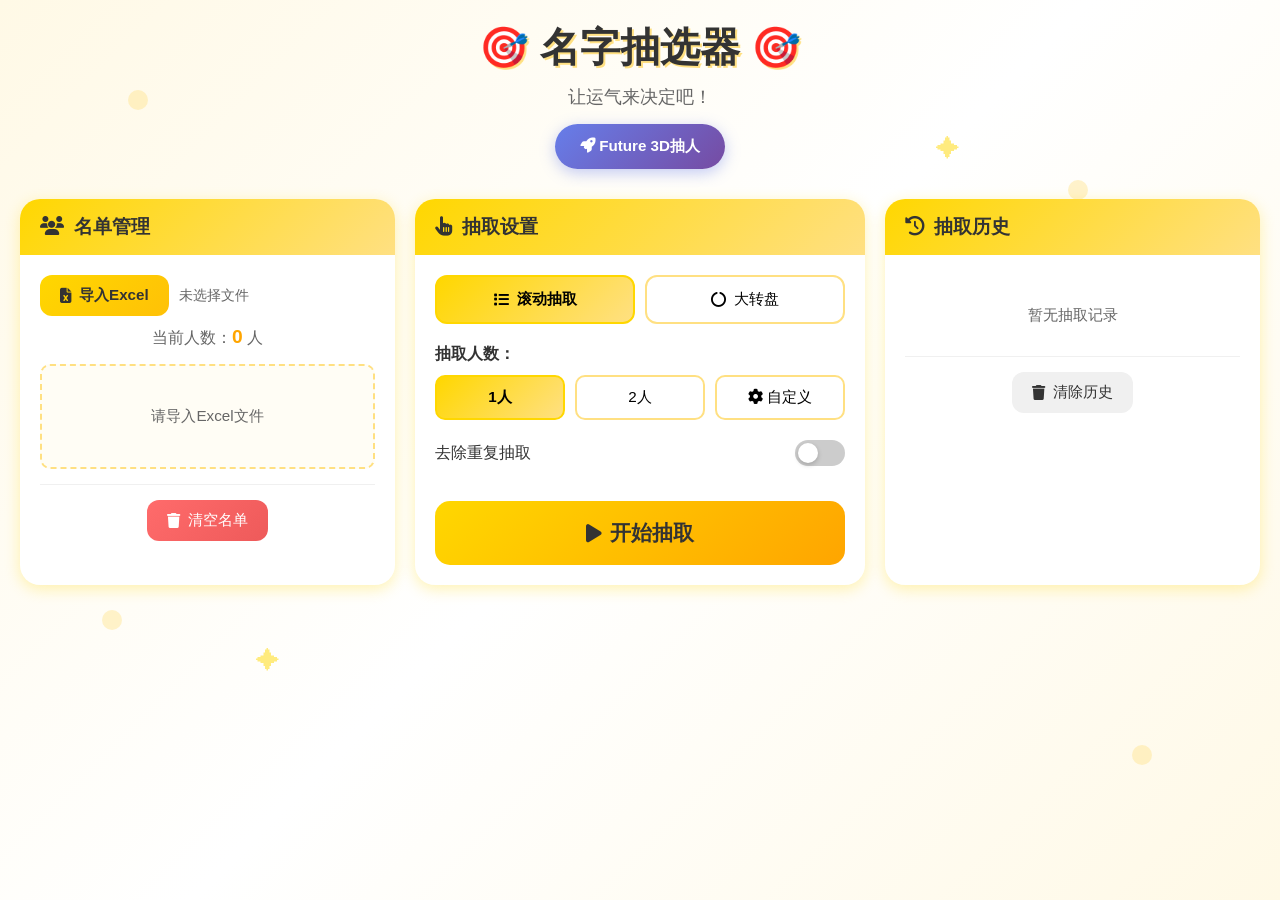
==== index.html @ 39458bb5 "Add files via upload" ====
<!DOCTYPE html>
<html lang="zh-CN">
<head>
    <meta charset="UTF-8">
    <meta name="viewport" content="width=device-width, initial-scale=1.0">
    <title>名字抽选器</title>
    <link rel="stylesheet" href="style.css">
    <link rel="stylesheet" href="https://cdnjs.cloudflare.com/ajax/libs/font-awesome/6.4.0/css/all.min.css">
</head>
<body>
    <!-- 背景装饰 -->
    <div class="bg-decoration">
        <div class="bg-dot"></div>
        <div class="bg-dot"></div>
        <div class="bg-dot"></div>
        <div class="bg-dot"></div>
        <div class="bg-dot"></div>
        <div class="bg-star">✦</div>
        <div class="bg-star">✦</div>
        <div class="bg-star">✦</div>
    </div>

    <div class="container">
        <!-- 标题区域 -->
        <header class="header">
            <h1 class="title">
                <span class="title-icon">🎯</span>
                名字抽选器
                <span class="title-icon">🎯</span>
            </h1>
            <p class="subtitle">让运气来决定吧！</p>
            <a href="future/index.html" class="btn btn-future" target="_blank">
                <i class="fas fa-rocket"></i> Future 3D抽人
            </a>
        </header>

        <!-- 主要内容区 -->
        <main class="main-content">
            <!-- 左侧：名单管理 -->
            <section class="panel name-panel">
                <div class="panel-header">
                    <h2><i class="fas fa-users"></i> 名单管理</h2>
                </div>
                <div class="panel-body">
                    <div class="import-section">
                        <label for="fileInput" class="btn btn-primary">
                            <i class="fas fa-file-excel"></i> 导入Excel
                        </label>
                        <input type="file" id="fileInput" accept=".xlsx,.xls" hidden>
                        <span class="file-name" id="fileName">未选择文件</span>
                    </div>
                    <div class="name-count">
                        当前人数：<span id="nameCount">0</span> 人
                    </div>
                    <div class="name-list" id="nameList">
                        <div class="empty-tip">请导入Excel文件</div>
                    </div>
                    <div class="panel-footer">
                        <button class="btn btn-danger" id="clearNames">
                            <i class="fas fa-trash"></i> 清空名单
                        </button>
                    </div>
                </div>
            </section>

            <!-- 中间：抽取区域 -->
            <section class="panel draw-panel">
                <div class="panel-header">
                    <h2><i class="fas fa-hand-pointer"></i> 抽取设置</h2>
                </div>
                <div class="panel-body">
                    <!-- 模式切换 -->
                    <div class="mode-switch">
                        <button class="mode-btn active" data-mode="scroll">
                            <i class="fas fa-list"></i> 滚动抽取
                        </button>
                        <button class="mode-btn" data-mode="wheel">
                            <i class="fas fa-circle-notch"></i> 大转盘
                        </button>
                    </div>

                    <!-- 人数选择 -->
                    <div class="count-section">
                        <label>抽取人数：</label>
                        <div class="count-options">
                            <button class="count-btn active" data-count="1">1人</button>
                            <button class="count-btn" data-count="2">2人</button>
                            <button class="count-btn" data-count="custom">
                                <i class="fas fa-cog"></i> 自定义
                            </button>
                        </div>
                        <div class="custom-count hidden" id="customCountSection">
                            <input type="number" id="customCount" min="1" max="10" value="3">
                            <span>人 (最多10人)</span>
                        </div>
                    </div>

                    <!-- 去除重复开关 -->
                    <div class="option-row">
                        <label class="switch-label">
                            <span>去除重复抽取</span>
                            <label class="switch">
                                <input type="checkbox" id="noRepeat">
                                <span class="slider"></span>
                            </label>
                        </label>
                    </div>

                    <!-- 抽取按钮 -->
                    <button class="btn btn-draw" id="drawBtn">
                        <i class="fas fa-play"></i> 开始抽取
                    </button>
                </div>
            </section>

            <!-- 右侧：历史记录 -->
            <section class="panel history-panel">
                <div class="panel-header">
                    <h2><i class="fas fa-history"></i> 抽取历史</h2>
                </div>
                <div class="panel-body">
                    <div class="history-list" id="historyList">
                        <div class="empty-tip">暂无抽取记录</div>
                    </div>
                    <div class="panel-footer">
                        <button class="btn btn-secondary" id="clearHistory">
                            <i class="fas fa-trash"></i> 清除历史
                        </button>
                    </div>
                </div>
            </section>
        </main>
    </div>

    <!-- 结果展示弹窗 -->
    <div class="result-overlay hidden" id="resultOverlay">
        <div class="result-content" id="resultContent">
            <div class="result-title">🎉 恭喜以下同学！ 🎉</div>
            <div class="result-names" id="resultNames"></div>
            <button class="btn btn-primary" id="closeResult">
                <i class="fas fa-check"></i> 确定
            </button>
        </div>
    </div>

    <!-- 特效容器 -->
    <div class="effects-container" id="effectsContainer"></div>

    <!-- 音效元素 -->
    <audio id="spinSound" preload="auto">
        <source src="[data-uri]" type="audio/wav">
    </audio>
    <audio id="successSound" preload="auto">
        <source src="[data-uri]" type="audio/wav">
    </audio>

    <script src="https://cdn.sheetjs.com/xlsx-latest/package/dist/xlsx.full.min.js"></script>
    <script src="app.js"></script>
</body>
</html>
---- style.css ----
/* ===== 全局样式 ===== */
* {
    margin: 0;
    padding: 0;
    box-sizing: border-box;
}

:root {
    --primary: #FFD700;
    --primary-light: #FFE082;
    --primary-dark: #FFC107;
    --white: #FFFFFF;
    --orange: #FFA500;
    --light-blue: #87CEEB;
    --pink: #FFB6C1;
    --text: #333333;
    --text-light: #666666;
    --shadow: 0 4px 15px rgba(255, 215, 0, 0.3);
    --shadow-hover: 0 6px 20px rgba(255, 215, 0, 0.4);
}

body {
    font-family: 'Segoe UI', 'Microsoft YaHei', sans-serif;
    background: linear-gradient(135deg, #FFF9E6 0%, #FFFFFF 50%, #FFF9E6 100%);
    min-height: 100vh;
    color: var(--text);
    overflow-x: hidden;
}

/* ===== 背景装饰 ===== */
.bg-decoration {
    position: fixed;
    top: 0;
    left: 0;
    width: 100%;
    height: 100%;
    pointer-events: none;
    z-index: 0;
    overflow: hidden;
}

.bg-dot {
    position: absolute;
    width: 20px;
    height: 20px;
    background: var(--primary-light);
    border-radius: 50%;
    opacity: 0.4;
    animation: float 6s ease-in-out infinite;
}

.bg-dot:nth-child(1) { top: 10%; left: 10%; animation-delay: 0s; }
.bg-dot:nth-child(2) { top: 20%; right: 15%; animation-delay: 1s; }
.bg-dot:nth-child(3) { bottom: 30%; left: 8%; animation-delay: 2s; }
.bg-dot:nth-child(4) { bottom: 15%; right: 10%; animation-delay: 1.5s; }
.bg-dot:nth-child(5) { top: 50%; left: 5%; animation-delay: 0.5s; }

.bg-star {
    position: absolute;
    font-size: 24px;
    color: var(--primary);
    opacity: 0.5;
    animation: twinkle 3s ease-in-out infinite;
}

.bg-star:nth-child(6) { top: 15%; right: 25%; animation-delay: 0s; }
.bg-star:nth-child(7) { top: 40%; right: 8%; animation-delay: 1s; }
.bg-star:nth-child(8) { bottom: 25%; left: 20%; animation-delay: 2s; }

@keyframes float {
    0%, 100% { transform: translateY(0) rotate(0deg); }
    50% { transform: translateY(-20px) rotate(10deg); }
}

@keyframes twinkle {
    0%, 100% { opacity: 0.3; transform: scale(1); }
    50% { opacity: 0.7; transform: scale(1.2); }
}

/* ===== 容器 ===== */
.container {
    max-width: 1400px;
    margin: 0 auto;
    padding: 20px;
    position: relative;
    z-index: 1;
}

/* ===== 标题区域 ===== */
.header {
    text-align: center;
    margin-bottom: 30px;
}

.title {
    font-size: 2.5rem;
    color: var(--text);
    text-shadow: 2px 2px 0 var(--primary-light);
    margin-bottom: 10px;
    animation: bounce 2s ease-in-out infinite;
}

.title-icon {
    display: inline-block;
    animation: wobble 1s ease-in-out infinite;
}

.title-icon:last-child {
    animation-delay: 0.5s;
}

@keyframes bounce {
    0%, 100% { transform: translateY(0); }
    50% { transform: translateY(-5px); }
}

@keyframes wobble {
    0%, 100% { transform: rotate(-5deg); }
    50% { transform: rotate(5deg); }
}

.subtitle {
    font-size: 1.1rem;
    color: var(--text-light);
}

/* ===== 主内容区 ===== */
.main-content {
    display: grid;
    grid-template-columns: 1fr 1.2fr 1fr;
    gap: 20px;
}

@media (max-width: 1024px) {
    .main-content {
        grid-template-columns: 1fr 1fr;
    }
    .draw-panel {
        grid-column: span 2;
        order: -1;
    }
}

@media (max-width: 768px) {
    .main-content {
        grid-template-columns: 1fr;
    }
    .draw-panel {
        grid-column: span 1;
    }
    .title {
        font-size: 1.8rem;
    }
}

/* ===== 面板 ===== */
.panel {
    background: var(--white);
    border-radius: 20px;
    box-shadow: var(--shadow);
    overflow: hidden;
    transition: transform 0.3s, box-shadow 0.3s;
}

.panel:hover {
    transform: translateY(-3px);
    box-shadow: var(--shadow-hover);
}

.panel-header {
    background: linear-gradient(135deg, var(--primary) 0%, var(--primary-light) 100%);
    padding: 15px 20px;
}

.panel-header h2 {
    font-size: 1.2rem;
    color: var(--text);
    display: flex;
    align-items: center;
    gap: 10px;
}

.panel-body {
    padding: 20px;
}

.panel-footer {
    padding: 15px 20px;
    border-top: 1px solid #f0f0f0;
    text-align: center;
}

/* ===== 名单面板 ===== */
.name-list {
    max-height: 300px;
    overflow-y: auto;
    margin: 15px 0;
    padding: 10px;
    background: #FFFDF5;
    border-radius: 10px;
    border: 2px dashed var(--primary-light);
}

.name-list::-webkit-scrollbar {
    width: 8px;
}

.name-list::-webkit-scrollbar-track {
    background: #f0f0f0;
    border-radius: 4px;
}

.name-list::-webkit-scrollbar-thumb {
    background: var(--primary);
    border-radius: 4px;
}

.name-item {
    padding: 8px 12px;
    margin: 5px 0;
    background: var(--white);
    border-radius: 8px;
    font-size: 0.95rem;
    display: flex;
    align-items: center;
    gap: 8px;
    transition: all 0.2s;
}

.name-item::before {
    content: '👤';
    font-size: 0.9rem;
}

.name-item:hover {
    background: var(--primary-light);
    transform: translateX(5px);
}

.empty-tip {
    text-align: center;
    color: var(--text-light);
    padding: 30px;
    font-size: 0.95rem;
}

.name-count {
    text-align: center;
    font-size: 1rem;
    color: var(--text-light);
    margin: 10px 0;
}

.name-count span {
    color: var(--orange);
    font-weight: bold;
    font-size: 1.2rem;
}

/* ===== 导入区域 ===== */
.import-section {
    display: flex;
    align-items: center;
    gap: 10px;
    flex-wrap: wrap;
}

.file-name {
    font-size: 0.9rem;
    color: var(--text-light);
    flex: 1;
    min-width: 100px;
}

/* ===== 按钮样式 ===== */
.btn {
    padding: 10px 20px;
    border: none;
    border-radius: 12px;
    font-size: 0.95rem;
    cursor: pointer;
    transition: all 0.3s;
    display: inline-flex;
    align-items: center;
    justify-content: center;
    gap: 8px;
}

.btn:hover {
    transform: scale(1.05);
}

.btn:active {
    transform: scale(0.98);
}

.btn-primary {
    background: linear-gradient(135deg, var(--primary) 0%, var(--primary-dark) 100%);
    color: var(--text);
    font-weight: bold;
}

.btn-primary:hover {
    box-shadow: 0 4px 15px rgba(255, 215, 0, 0.5);
}

.btn-secondary {
    background: #f0f0f0;
    color: var(--text);
}

.btn-secondary:hover {
    background: #e0e0e0;
}

.btn-danger {
    background: linear-gradient(135deg, #FF6B6B 0%, #EE5A5A 100%);
    color: white;
}

.btn-danger:hover {
    box-shadow: 0 4px 15px rgba(255, 107, 107, 0.4);
}

.btn-draw {
    width: 100%;
    padding: 18px 30px;
    font-size: 1.3rem;
    background: linear-gradient(135deg, var(--primary) 0%, var(--orange) 100%);
    color: var(--text);
    font-weight: bold;
    border-radius: 15px;
    margin-top: 20px;
    position: relative;
    overflow: hidden;
}

.btn-draw::before {
    content: '';
    position: absolute;
    top: 0;
    left: -100%;
    width: 100%;
    height: 100%;
    background: linear-gradient(90deg, transparent, rgba(255,255,255,0.4), transparent);
    transition: left 0.5s;
}

.btn-draw:hover::before {
    left: 100%;
}

.btn-draw:hover {
    box-shadow: 0 8px 25px rgba(255, 165, 0, 0.5);
    transform: scale(1.02);
}

.btn-draw:disabled {
    background: #ccc;
    cursor: not-allowed;
    transform: none;
}

.btn-draw:disabled:hover {
    box-shadow: none;
}

.btn-draw:disabled::before {
    display: none;
}

.btn-future {
    display: inline-block;
    margin-top: 15px;
    padding: 12px 25px;
    background: linear-gradient(135deg, #667eea 0%, #764ba2 100%);
    color: white;
    border-radius: 25px;
    font-weight: bold;
    text-decoration: none;
    transition: all 0.3s;
    box-shadow: 0 4px 15px rgba(102, 126, 234, 0.4);
}

.btn-future:hover {
    transform: scale(1.05);
    box-shadow: 0 6px 20px rgba(102, 126, 234, 0.6);
}

/* ===== 抽取面板 ===== */
.mode-switch {
    display: flex;
    gap: 10px;
    margin-bottom: 20px;
}

.mode-btn {
    flex: 1;
    padding: 12px;
    border: 2px solid var(--primary-light);
    background: var(--white);
    border-radius: 12px;
    font-size: 0.95rem;
    cursor: pointer;
    transition: all 0.3s;
    display: flex;
    align-items: center;
    justify-content: center;
    gap: 8px;
}

.mode-btn:hover {
    border-color: var(--primary);
    background: #FFFDF5;
}

.mode-btn.active {
    background: linear-gradient(135deg, var(--primary) 0%, var(--primary-light) 100%);
    border-color: var(--primary);
    font-weight: bold;
}

.count-section {
    margin: 20px 0;
}

.count-section > label {
    font-weight: bold;
    margin-bottom: 10px;
    display: block;
}

.count-options {
    display: flex;
    gap: 10px;
    flex-wrap: wrap;
}

.count-btn {
    flex: 1;
    min-width: 80px;
    padding: 10px 15px;
    border: 2px solid var(--primary-light);
    background: var(--white);
    border-radius: 10px;
    font-size: 0.95rem;
    cursor: pointer;
    transition: all 0.3s;
}

.count-btn:hover {
    border-color: var(--primary);
}

.count-btn.active {
    background: linear-gradient(135deg, var(--primary) 0%, var(--primary-light) 100%);
    border-color: var(--primary);
    font-weight: bold;
}

.custom-count {
    margin-top: 10px;
    display: flex;
    align-items: center;
    gap: 10px;
}

.custom-count.hidden {
    display: none;
}

.custom-count input {
    width: 60px;
    padding: 8px;
    border: 2px solid var(--primary-light);
    border-radius: 8px;
    font-size: 1rem;
    text-align: center;
}

.custom-count input:focus {
    outline: none;
    border-color: var(--primary);
}

.custom-count span {
    font-size: 0.9rem;
    color: var(--text-light);
}

/* ===== 开关 ===== */
.option-row {
    margin: 15px 0;
}

.switch-label {
    display: flex;
    align-items: center;
    justify-content: space-between;
    cursor: pointer;
}

.switch {
    position: relative;
    display: inline-block;
    width: 50px;
    height: 26px;
}

.switch input {
    opacity: 0;
    width: 0;
    height: 0;
}

.slider {
    position: absolute;
    cursor: pointer;
    top: 0;
    left: 0;
    right: 0;
    bottom: 0;
    background-color: #ccc;
    transition: 0.4s;
    border-radius: 26px;
}

.slider:before {
    position: absolute;
    content: "";
    height: 20px;
    width: 20px;
    left: 3px;
    bottom: 3px;
    background-color: white;
    transition: 0.4s;
    border-radius: 50%;
    box-shadow: 0 2px 5px rgba(0,0,0,0.2);
}

input:checked + .slider {
    background-color: var(--primary);
}

input:checked + .slider:before {
    transform: translateX(24px);
}

/* ===== 历史面板 ===== */
.history-list {
    max-height: 350px;
    overflow-y: auto;
}

.history-list::-webkit-scrollbar {
    width: 6px;
}

.history-list::-webkit-scrollbar-track {
    background: #f0f0f0;
    border-radius: 3px;
}

.history-list::-webkit-scrollbar-thumb {
    background: var(--primary-light);
    border-radius: 3px;
}

.history-item {
    padding: 12px;
    margin-bottom: 10px;
    background: linear-gradient(135deg, #FFFDF5 0%, #FFF9E6 100%);
    border-radius: 10px;
    border-left: 4px solid var(--primary);
}

.history-time {
    font-size: 0.8rem;
    color: var(--text-light);
    margin-bottom: 5px;
}

.history-names {
    font-size: 1rem;
    font-weight: bold;
    color: var(--text);
}

.history-names span {
    color: var(--orange);
}

/* ===== 结果弹窗 ===== */
.result-overlay {
    position: fixed;
    top: 0;
    left: 0;
    width: 100%;
    height: 100%;
    background: rgba(0, 0, 0, 0.7);
    display: flex;
    align-items: center;
    justify-content: center;
    z-index: 1000;
    animation: fadeIn 0.3s ease;
}

.result-overlay.hidden {
    display: none;
}

@keyframes fadeIn {
    from { opacity: 0; }
    to { opacity: 1; }
}

.result-content {
    background: var(--white);
    border-radius: 25px;
    padding: 40px;
    text-align: center;
    max-width: 90%;
    min-width: 300px;
    box-shadow: 0 20px 60px rgba(0, 0, 0, 0.3);
    animation: popIn 0.5s ease;
    position: relative;
    overflow: hidden;
}

.result-content::before {
    content: '';
    position: absolute;
    top: 0;
    left: 0;
    right: 0;
    height: 8px;
    background: linear-gradient(90deg, var(--pink), var(--primary), var(--light-blue), var(--pink));
    background-size: 300% 100%;
    animation: gradientMove 3s linear infinite;
}

@keyframes gradientMove {
    0% { background-position: 0% 50%; }
    100% { background-position: 300% 50%; }
}

@keyframes popIn {
    from { transform: scale(0.5); opacity: 0; }
    to { transform: scale(1); opacity: 1; }
}

.result-title {
    font-size: 1.5rem;
    font-weight: bold;
    margin-bottom: 25px;
    color: var(--text);
}

.result-names {
    font-size: 2rem;
    font-weight: bold;
    margin-bottom: 30px;
    line-height: 1.6;
    color: var(--orange);
}

.result-names .name {
    display: inline-block;
    padding: 10px 20px;
    margin: 5px;
    background: linear-gradient(135deg, var(--primary-light) 0%, var(--primary) 100%);
    border-radius: 15px;
    animation: bounceIn 0.5s ease backwards;
}

.result-names .name:nth-child(1) { animation-delay: 0.1s; }
.result-names .name:nth-child(2) { animation-delay: 0.2s; }
.result-names .name:nth-child(3) { animation-delay: 0.3s; }
.result-names .name:nth-child(4) { animation-delay: 0.4s; }
.result-names .name:nth-child(5) { animation-delay: 0.5s; }

@keyframes bounceIn {
    0% { transform: scale(0); opacity: 0; }
    50% { transform: scale(1.2); }
    100% { transform: scale(1); opacity: 1; }
}

/* ===== 特效 ===== */
.effects-container {
    position: fixed;
    top: 0;
    left: 0;
    width: 100%;
    height: 100%;
    pointer-events: none;
    z-index: 999;
    overflow: hidden;
}

.confetti {
    position: absolute;
    width: 10px;
    height: 10px;
    animation: fall linear forwards;
}

@keyframes fall {
    to {
        transform: translateY(100vh) rotate(720deg);
        opacity: 0;
    }
}

.firework {
    position: absolute;
    width: 5px;
    height: 5px;
    border-radius: 50%;
    animation: explode 1s ease-out forwards;
}

@keyframes explode {
    0% {
        transform: scale(1);
        opacity: 1;
    }
    100% {
        transform: scale(3);
        opacity: 0;
    }
}

/* ===== 大转盘样式 ===== */
.wheel-container {
    display: none;
    position: relative;
    width: 300px;
    height: 300px;
    margin: 20px auto;
}

.wheel-container.active {
    display: block;
}

.wheel {
    width: 100%;
    height: 100%;
    border-radius: 50%;
    border: 8px solid var(--primary);
    box-shadow: 0 0 30px rgba(255, 215, 0, 0.5);
    transition: transform 4s cubic-bezier(0.17, 0.67, 0.12, 0.99);
}

.wheel-pointer {
    position: absolute;
    top: -15px;
    left: 50%;
    transform: translateX(-50%);
    width: 0;
    height: 0;
    border-left: 20px solid transparent;
    border-right: 20px solid transparent;
    border-top: 35px solid var(--orange);
    filter: drop-shadow(0 2px 4px rgba(0,0,0,0.2));
    z-index: 10;
}

/* ===== 滚动抽取动画 ===== */
.scroll-container {
    display: none;
    background: #FFFDF5;
    border-radius: 15px;
    padding: 30px;
    text-align: center;
    border: 3px solid var(--primary-light);
    min-height: 150px;
}

.scroll-container.active {
    display: block;
}

.scroll-names {
    font-size: 2.5rem;
    font-weight: bold;
    color: var(--text);
    animation: scrollText 0.1s steps(1) infinite;
}

@keyframes scrollText {
    0% { color: var(--text); }
    50% { color: var(--orange); }
    100% { color: var(--text); }
}

/* ===== 响应式调整 ===== */
@media (max-width: 480px) {
    .container {
        padding: 10px;
    }
    .panel-header {
        padding: 12px 15px;
    }
    .panel-body {
        padding: 15px;
    }
    .result-content {
        padding: 25px;
    }
    .result-names {
        font-size: 1.5rem;
    }
}
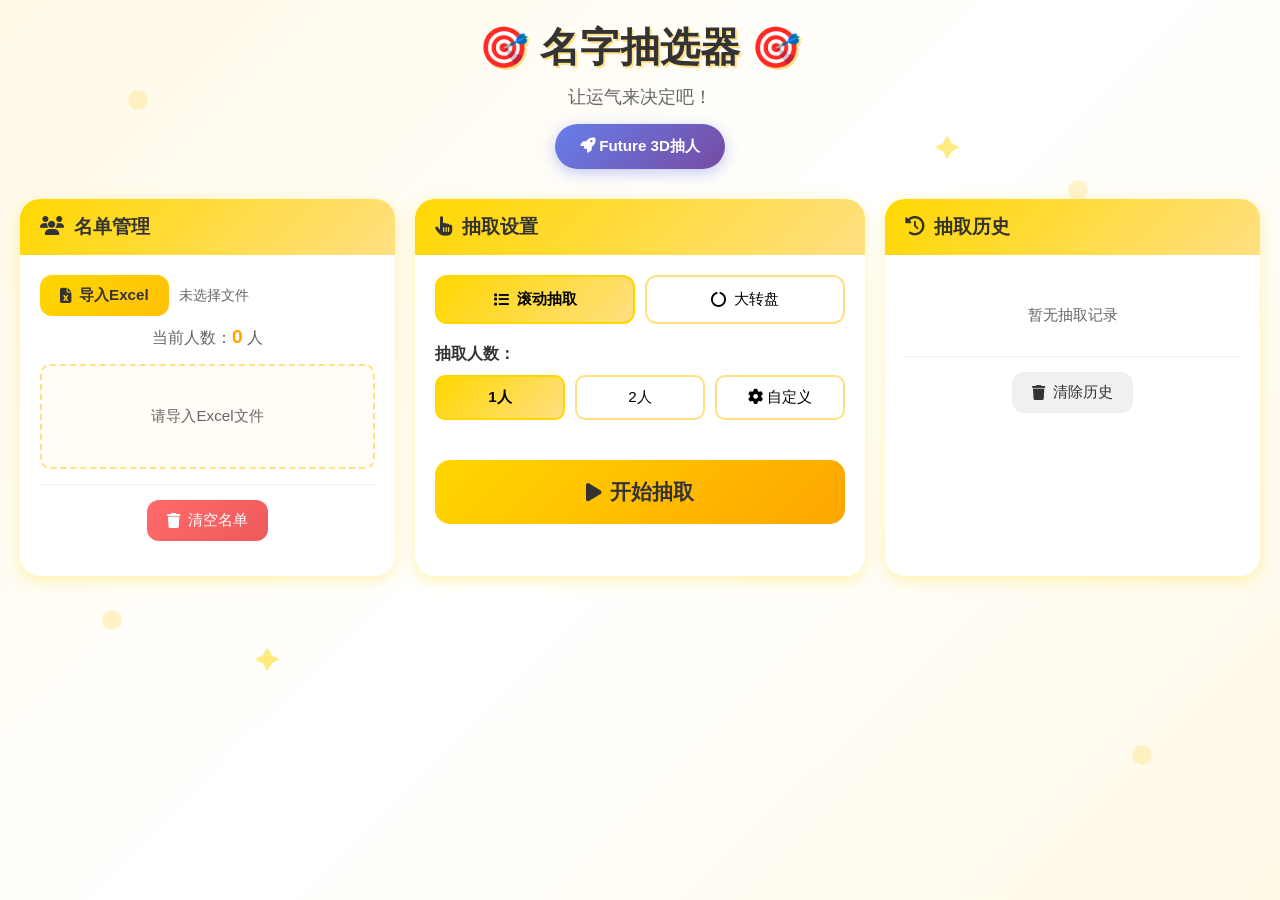
==== commit 123f1f35: "初始提交 - 名字抽选器" ====
--- a/index.html
+++ b/index.html
@@ -95,17 +95,6 @@
                         </div>
                     </div>
 
-                    <!-- 去除重复开关 -->
-                    <div class="option-row">
-                        <label class="switch-label">
-                            <span>去除重复抽取</span>
-                            <label class="switch">
-                                <input type="checkbox" id="noRepeat">
-                                <span class="slider"></span>
-                            </label>
-                        </label>
-                    </div>
-
                     <!-- 抽取按钮 -->
                     <button class="btn btn-draw" id="drawBtn">
                         <i class="fas fa-play"></i> 开始抽取
